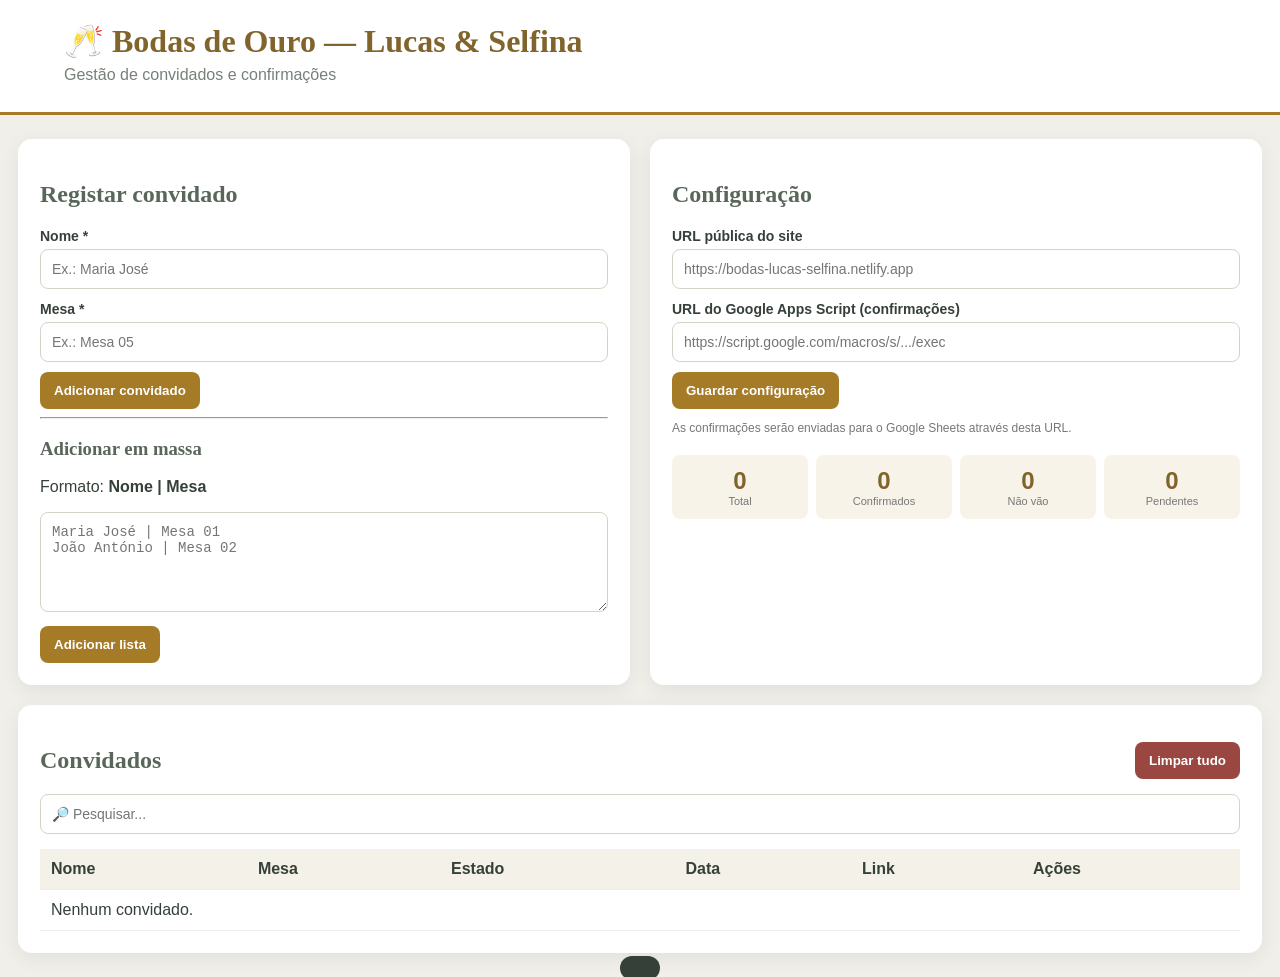
==== index.html @ 2640c053 "Add initial implementation of online invitation system with RSVP functionality" ====
<!doctype html>
<html lang="pt">
  <head>
    <meta charset="UTF-8" />
    <meta name="viewport" content="width=device-width,initial-scale=1" />
    <title>Painel | Lucas & Selfina</title>
    <link rel="stylesheet" href="style.css" />
    <script src="admin.js" defer></script>
    <link rel="preconnect" href="https://fonts.googleapis.com">
    <link rel="preconnect" href="https://fonts.gstatic.com" crossorigin>
    <link href="https://fonts.googleapis.com/css2?family=MonteCarlo&family=Pinyon+Script&display=swap" rel="stylesheet">

  </head>
  <body>
    <header>
      <h1>🥂 Bodas de Ouro — Lucas & Selfina</h1>
      <p>Gestão de convidados e confirmações</p>
    </header>
    <main class="app">
      <section class="panel">
        <h2>Registar convidado</h2>
        <form id="guestForm">
          <label>Nome *</label
          ><input id="guestName" required placeholder="Ex.: Maria José" />
          <label>Mesa *</label
          ><input id="guestTable" required placeholder="Ex.: Mesa 05" />
          <button>Adicionar convidado</button>
        </form>
        <hr />
        <h3>Adicionar em massa</h3>
        <p>Formato: <b>Nome | Mesa</b></p>
        <textarea
          id="bulkNames"
          placeholder="Maria José | Mesa 01&#10;João António | Mesa 02"
        ></textarea
        ><button id="bulkAdd" type="button">Adicionar lista</button>
      </section>
      <section class="panel">
        <h2>Configuração</h2>
        <label>URL pública do site</label
        ><input
          id="siteUrl"
          placeholder="https://bodas-lucas-selfina.netlify.app"
        />
        <label>URL do Google Apps Script (confirmações)</label
        ><input
          id="sheetUrl"
          placeholder="https://script.google.com/macros/s/.../exec"
        />
        <button id="saveConfig" type="button">Guardar configuração</button>
        <p class="hint">
          As confirmações serão enviadas para o Google Sheets através desta URL.
        </p>
        <div class="stats">
          <div><b id="total">0</b><span>Total</span></div>
          <div><b id="yes">0</b><span>Confirmados</span></div>
          <div><b id="no">0</b><span>Não vão</span></div>
          <div><b id="pending">0</b><span>Pendentes</span></div>
        </div>
      </section>
      <section class="panel full">
        <div class="head">
          <h2>Convidados</h2>
          <button id="clearAll" class="danger">Limpar tudo</button>
        </div>
        <input id="search" placeholder="🔎 Pesquisar..." />
        <div class="tablewrap">
          <table>
            <thead>
              <tr>
                <th>Nome</th>
                <th>Mesa</th>
                <th>Estado</th>
                <th>Data</th>
                <th>Link</th>
                <th>Ações</th>
              </tr>
            </thead>
            <tbody id="list"></tbody>
          </table>
        </div>
      </section>
    </main>
    <div id="toast"></div>
    <script src="admin.js"></script>
  </body>
</html>
---- style.css ----
* {
  box-sizing: border-box;
}
body {
  margin: 0;
  font-family: Arial, sans-serif;
  background: #f1efe9;
  color: #354038;
}
header {
  background: #fff;
  padding: 22px 5%;
  border-bottom: 3px solid #a67b27;
}
header h1 {
  margin: 0;
  color: #80642b;
  font-family: Georgia, serif;
}
header p {
  margin: 6px 0;
  color: #778078;
}
.app {
  max-width: 1300px;
  margin: 24px auto;
  padding: 0 18px;
  display: grid;
  grid-template-columns: 1fr 1fr;
  gap: 20px;
}
.panel {
  background: #fff;
  padding: 22px;
  border-radius: 14px;
  box-shadow: 0 5px 20px #0001;
}
.full {
  grid-column: 1/-1;
}
h2,
h3 {
  font-family: Georgia, serif;
  color: #59665a;
}
label {
  display: block;
  margin: 12px 0 5px;
  font-weight: bold;
  font-size: 14px;
}
input,
textarea {
  width: 100%;
  padding: 11px;
  border: 1px solid #d7d2c8;
  border-radius: 8px;
  font-size: 14px;
}
textarea {
  height: 100px;
}
button {
  background: #a67b27;
  color: #fff;
  border: 0;
  border-radius: 8px;
  padding: 11px 14px;
  font-weight: bold;
  cursor: pointer;
  margin-top: 10px;
}
.danger,
.no {
  background: #9b4741;
}
.hint {
  font-size: 12px;
  color: #777;
}
.stats {
  display: grid;
  grid-template-columns: repeat(4, 1fr);
  gap: 8px;
  margin-top: 20px;
}
.stats div {
  background: #f7f3e9;
  padding: 12px;
  text-align: center;
  border-radius: 8px;
}
.stats b,
.stats span {
  display: block;
}
.stats b {
  font-size: 24px;
  color: #80642b;
}
.stats span {
  font-size: 11px;
  color: #777;
}
.head {
  display: flex;
  justify-content: space-between;
  align-items: center;
}
.head button {
  margin: 0;
}
#search {
  margin-bottom: 15px;
}
.tablewrap {
  overflow: auto;
}
table {
  width: 100%;
  border-collapse: collapse;
}
th,
td {
  padding: 11px;
  text-align: left;
  border-bottom: 1px solid #eee;
}
th {
  background: #f4f1e8;
}
.small {
  padding: 6px 9px;
  margin: 2px;
  font-size: 11px;
}
.copy {
  background: #627862;
}
.del {
  background: #9b4741;
}
.status {
  font-weight: bold;
  font-size: 12px;
}
.ok {
  color: #287044;
}
.not {
  color: #a33f3b;
}
.wait {
  color: #9a7628;
}
#toast {
  position: fixed;
  bottom: 20px;
  left: 50%;
  transform: translate(-50%, 100px);
  background: #354038;
  color: #fff;
  padding: 12px 20px;
  border-radius: 25px;
  transition: 0.3s;
}
#toast.show {
  transform: translate(-50%, 0);
}
.invite-page {
  background: #f4f2ec;
}
.online-invite {
  max-width: 760px;
  margin: auto;
  padding: 18px 12px;
}
.invite-image-wrap {
  position: relative;
  box-shadow: 0 10px 30px #0003;
}
.invite-image-wrap img {
  display: block;
  width: 100%;
}
.guest-name,
.table-name,
.montecarlo-regular {
  font-family: "MonteCarlo", cursive;
  font-weight: 600;
  font-style: normal;

  position: absolute;
  text-align: center;
  text-transform: sentence-case;
  word-break: break-word;
}

.guest-name {
  left: 7%;
  top: 43.2%;
  width: 42%;
  font-size: clamp(24px, 3.3vw, 25px);
  color: #96742c;
}
.table-name {
  left: 61%;
  top: 74.13%;
  width: 28%;
  font-size: clamp(20px, 2.4vw, 18px);
  color: #536052;
}
.guest-card,
.online-actions,
.rsvp {
  background: #fff;
  margin-top: 15px;
  padding: 20px;
  border-radius: 14px;
  text-align: center;
  box-shadow: 0 5px 18px #0001;
}
.guest-card p {
  color: #777;
  font-size: 13px;
}
.guest-card h1 {
  font:
    500 clamp(24px, 6vw, 38px) Georgia,
    serif;
  color: #8e6c28;
}
.table-pill {
  display: inline-block;
  padding: 9px 18px;
  background: #f4efe1;
  border-radius: 30px;
}
.action {
  display: flex;
  text-align: left;
  align-items: center;
  gap: 13px;
  padding: 14px;
  margin-top: 10px;
  border-radius: 10px;
  text-decoration: none;
}
.action span {
  font-size: 24px;
}
.action div {
  flex: 1;
}
.action b,
.action small {
  display: block;
}
.action small {
  font-size: 11px;
  color: #68736b;
  margin-top: 4px;
}
.action i {
  font-size: 25px;
}
.religious {
  background: #edf4ec;
  color: #456044;
}
.civil {
  background: #f8f1df;
  color: #806428;
}
.rsvpBtns {
  display: flex;
  gap: 10px;
  justify-content: center;
  flex-wrap: wrap;
}
.yes {
  background: #37724c;
}
.rsvp p {
  color: #666;
}
.rsvpResult {
  margin-top: 15px;
  font-weight: bold;
}
.rsvpResult.success {
  color: #287044;
}
.rsvpResult.error {
  color: #a33f3b;
}
footer {
  text-align: center;
  color: #777;
  font-size: 11px;
  padding: 22px;
}
@media (max-width: 800px) {
  .app {
    grid-template-columns: 1fr;
  }
  .full {
    grid-column: auto;
  }
}
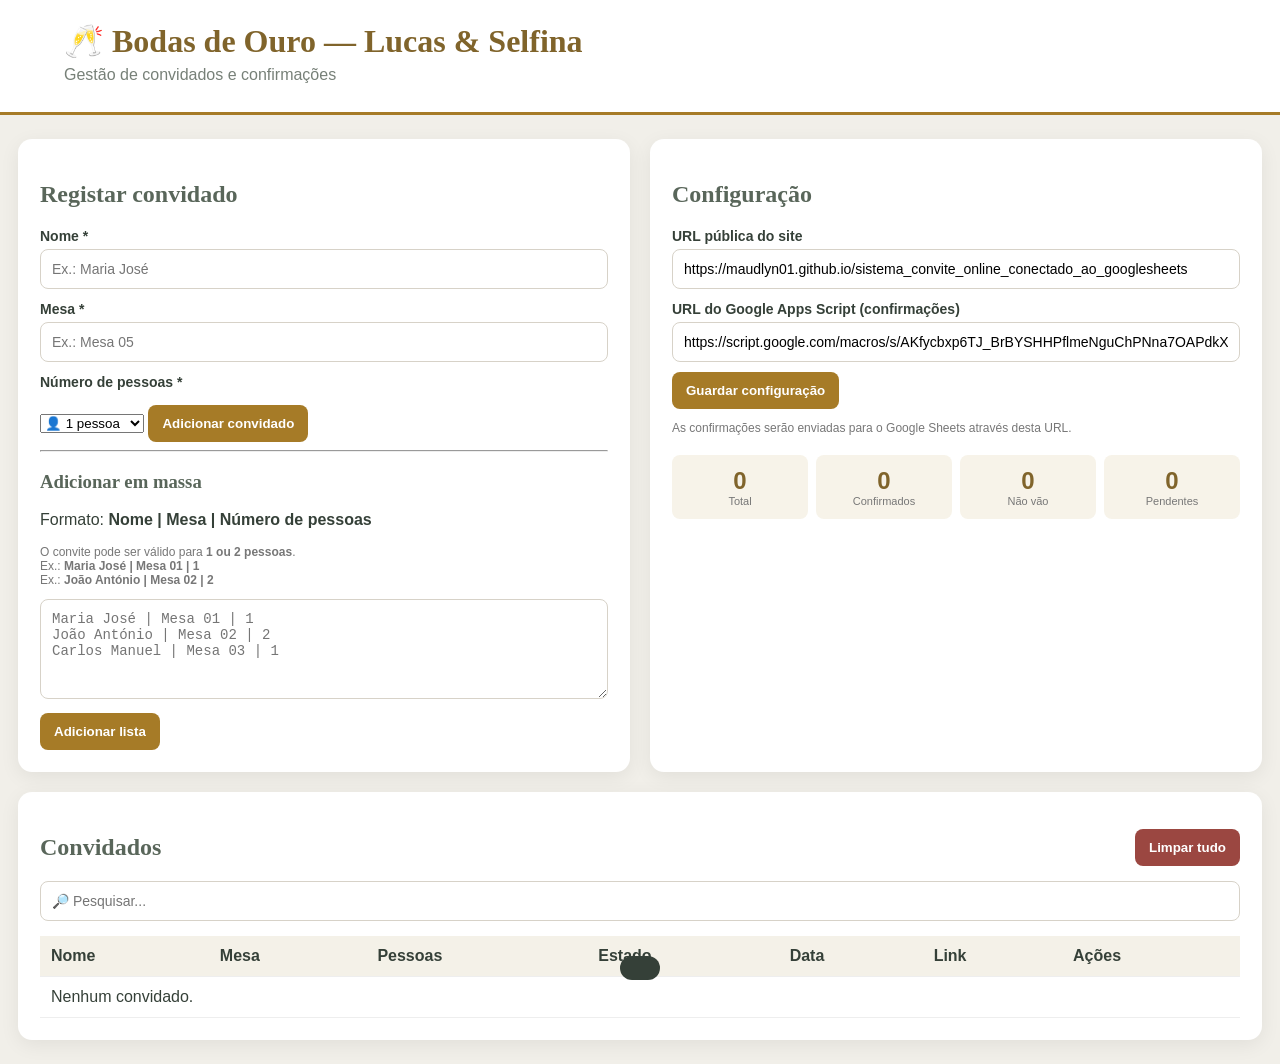
==== commit 596ca00e: "Refactor code structure for improved readability and maintainability" ====
--- a/index.html
+++ b/index.html
@@ -6,10 +6,12 @@
     <title>Painel | Lucas & Selfina</title>
     <link rel="stylesheet" href="style.css" />
     <script src="admin.js" defer></script>
-    <link rel="preconnect" href="https://fonts.googleapis.com">
-    <link rel="preconnect" href="https://fonts.gstatic.com" crossorigin>
-    <link href="https://fonts.googleapis.com/css2?family=MonteCarlo&family=Pinyon+Script&display=swap" rel="stylesheet">
-
+    <link rel="preconnect" href="https://fonts.googleapis.com" />
+    <link rel="preconnect" href="https://fonts.gstatic.com" crossorigin />
+    <link
+      href="https://fonts.googleapis.com/css2?family=MonteCarlo&family=Pinyon+Script&display=swap"
+      rel="stylesheet"
+    />
   </head>
   <body>
     <header>
@@ -24,16 +26,30 @@
           ><input id="guestName" required placeholder="Ex.: Maria José" />
           <label>Mesa *</label
           ><input id="guestTable" required placeholder="Ex.: Mesa 05" />
+          <label>Número de pessoas *</label>
+          <select id="guestPeople" required>
+            <option value="1">👤 1 pessoa</option>
+            <option value="2">👥 2 pessoas</option>
+          </select>
           <button>Adicionar convidado</button>
         </form>
         <hr />
         <h3>Adicionar em massa</h3>
-        <p>Formato: <b>Nome | Mesa</b></p>
+
+        <p>Formato: <b>Nome | Mesa | Número de pessoas</b></p>
+
+        <p class="hint">
+          O convite pode ser válido para <b>1 ou 2 pessoas</b>.<br />
+          Ex.: <b>Maria José | Mesa 01 | 1</b><br />
+          Ex.: <b>João António | Mesa 02 | 2</b>
+        </p>
+
         <textarea
           id="bulkNames"
-          placeholder="Maria José | Mesa 01&#10;João António | Mesa 02"
-        ></textarea
-        ><button id="bulkAdd" type="button">Adicionar lista</button>
+          placeholder="Maria José | Mesa 01 | 1&#10;João António | Mesa 02 | 2&#10;Carlos Manuel | Mesa 03 | 1"
+        ></textarea>
+
+        <button id="bulkAdd" type="button">Adicionar lista</button>
       </section>
       <section class="panel">
         <h2>Configuração</h2>
@@ -70,6 +86,7 @@
               <tr>
                 <th>Nome</th>
                 <th>Mesa</th>
+                <th>Pessoas</th>
                 <th>Estado</th>
                 <th>Data</th>
                 <th>Link</th>
@@ -82,6 +99,5 @@
       </section>
     </main>
     <div id="toast"></div>
-    <script src="admin.js"></script>
   </body>
 </html>
--- a/style.css
+++ b/style.css
@@ -175,14 +175,20 @@
   margin: auto;
   padding: 18px 12px;
 }
-.invite-image-wrap {
+.invite-image-wrap,
+.groom-fiancee-image
+ {
   position: relative;
   box-shadow: 0 10px 30px #0003;
-}
-.invite-image-wrap img {
+  container-type: inline-size;
+}
+.invite-image-wrap img,
+.groom-fiancee-image img {
   display: block;
   width: 100%;
 }
+
+
 .guest-name,
 .table-name,
 .montecarlo-regular {
@@ -198,21 +204,24 @@
 
 .guest-name {
   left: 7%;
-  top: 43.2%;
+  top: 59.3%;
   width: 42%;
-  font-size: clamp(24px, 3.3vw, 25px);
+  font-size: clamp(18px, 3.3vw, 42px);
+  line-height: 1;
   color: #96742c;
 }
 .table-name {
   left: 61%;
-  top: 74.13%;
+  top: 72.6%;
   width: 28%;
-  font-size: clamp(20px, 2.4vw, 18px);
+  font-size: clamp(14px, 2.4vw, 30px);
   color: #536052;
 }
 .guest-card,
 .online-actions,
-.rsvp {
+.rsvp,
+.gift-message,
+.no-alcohol-message {
   background: #fff;
   margin-top: 15px;
   padding: 20px;
@@ -229,6 +238,18 @@
     500 clamp(24px, 6vw, 38px) Georgia,
     serif;
   color: #8e6c28;
+}
+.guest-restriction {
+  margin: 16px auto 0;
+  padding: 12px 16px;
+  max-width: 400px;
+  border: 1px solid rgba(160, 120, 60, 0.35);
+  border-radius: 12px;
+  background: rgba(255, 248, 235, 0.9);
+  font-size: 14px;
+  font-weight: 600;
+  line-height: 1.5;
+  text-align: center;
 }
 .table-pill {
   display: inline-block;
@@ -308,3 +329,44 @@
     grid-column: auto;
   }
 }
+/* Mensagem sobre presente */
+/* Mensagem sobre presentes */
+.gift-message {
+  display: block !important;
+  visibility: visible !important;
+  opacity: 1 !important;
+
+  background: #fff;
+  margin-top: 15px;
+  padding: 25px 20px;
+  border-radius: 14px;
+  text-align: center;
+  box-shadow: 0 5px 18px #0001;
+  border: 1px solid #e4d5af;
+}
+
+.gift-icon {
+  font-size: 32px;
+  margin-bottom: 8px;
+}
+
+.gift-message h2 {
+  margin: 0 0 15px;
+  font-family: Georgia, serif;
+  color: #8e6c28;
+  font-size: 22px;
+}
+
+.gift-message p {
+  margin: 10px auto;
+  max-width: 600px;
+  color: #666;
+  font-size: 15px;
+  line-height: 1.7;
+}
+
+.gift-message p:first-of-type {
+  color: #8e6c28;
+  font-weight: bold;
+  font-size: 17px;
+}
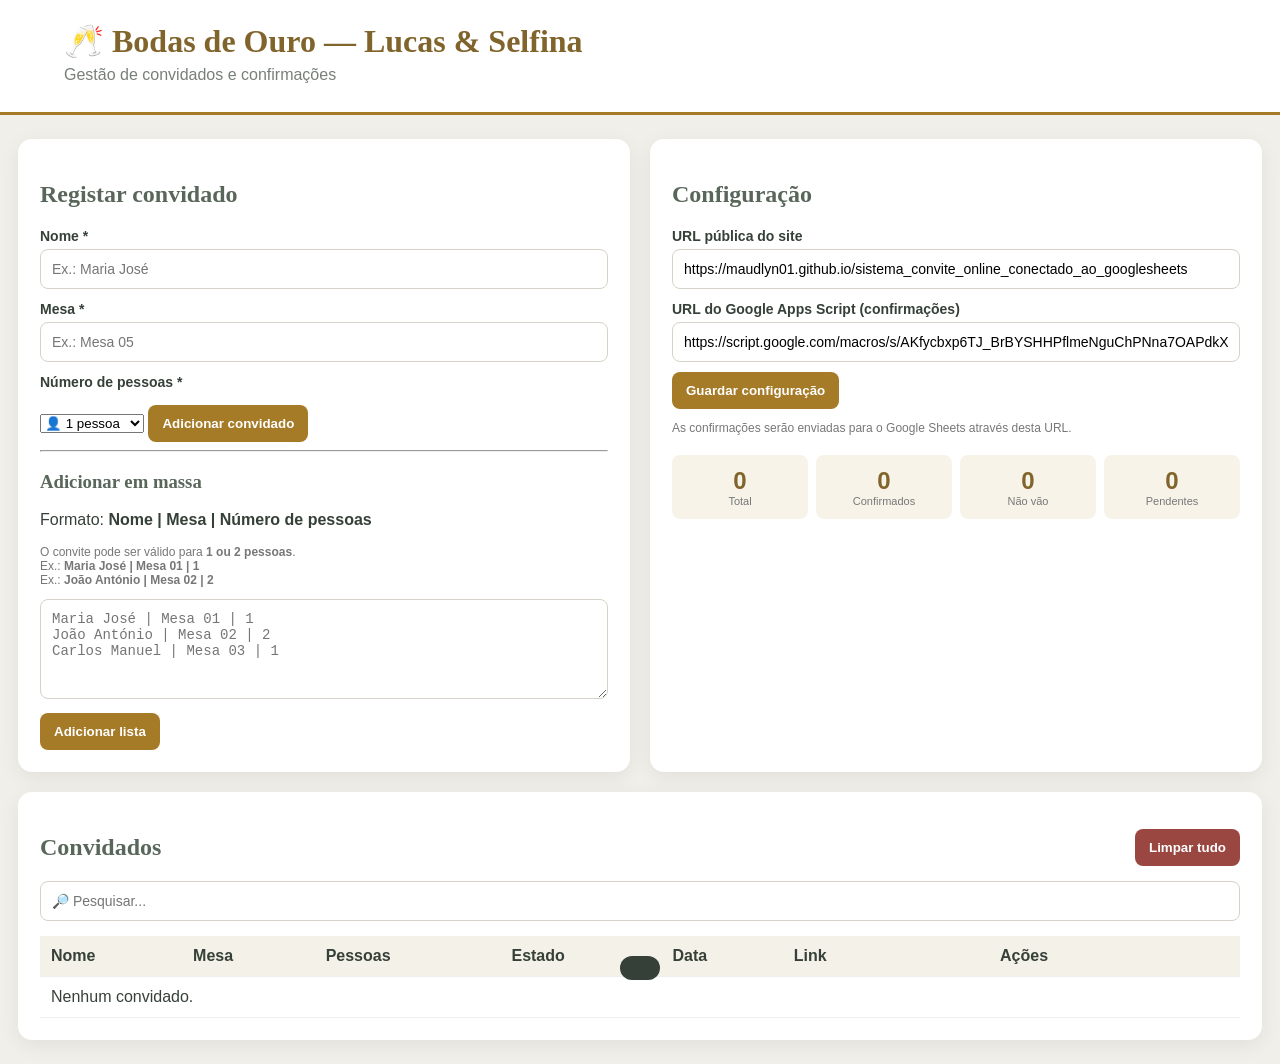
==== commit 00dbef1f: "Add guest editing functionality and enhance action buttons in the invitation management" ====
--- a/index.html
+++ b/index.html
@@ -90,7 +90,7 @@
                 <th>Estado</th>
                 <th>Data</th>
                 <th>Link</th>
-                <th>Ações</th>
+                <th colspan="2" id="actions">Ações</th>
               </tr>
             </thead>
             <tbody id="list"></tbody>
--- a/style.css
+++ b/style.css
@@ -129,16 +129,36 @@
 th {
   background: #f4f1e8;
 }
+th[colspan="2"] {
+  text-align: left;
+  padding-left: 100px;
+}
+
 .small {
   padding: 6px 9px;
   margin: 2px;
   font-size: 11px;
 }
+.copy,.del,.edit {
+  border: none;
+  border-radius: 10px;
+  padding: 8px 14px;
+  font-weight: 700;
+  color: white;
+  cursor: pointer;
+}
 .copy {
   background: #627862;
 }
 .del {
   background: #9b4741;
+}
+.edit {
+  background: #c59b4a;
+}
+
+.edit:hover {
+  background: #a9823d;
 }
 .status {
   font-weight: bold;
@@ -206,7 +226,7 @@
   left: 7%;
   top: 59.3%;
   width: 42%;
-  font-size: clamp(18px, 3.3vw, 42px);
+  font-size: clamp(16px, 3.3vw, 32px);
   line-height: 1;
   color: #96742c;
 }
@@ -369,4 +389,4 @@
   color: #8e6c28;
   font-weight: bold;
   font-size: 17px;
-}+}
